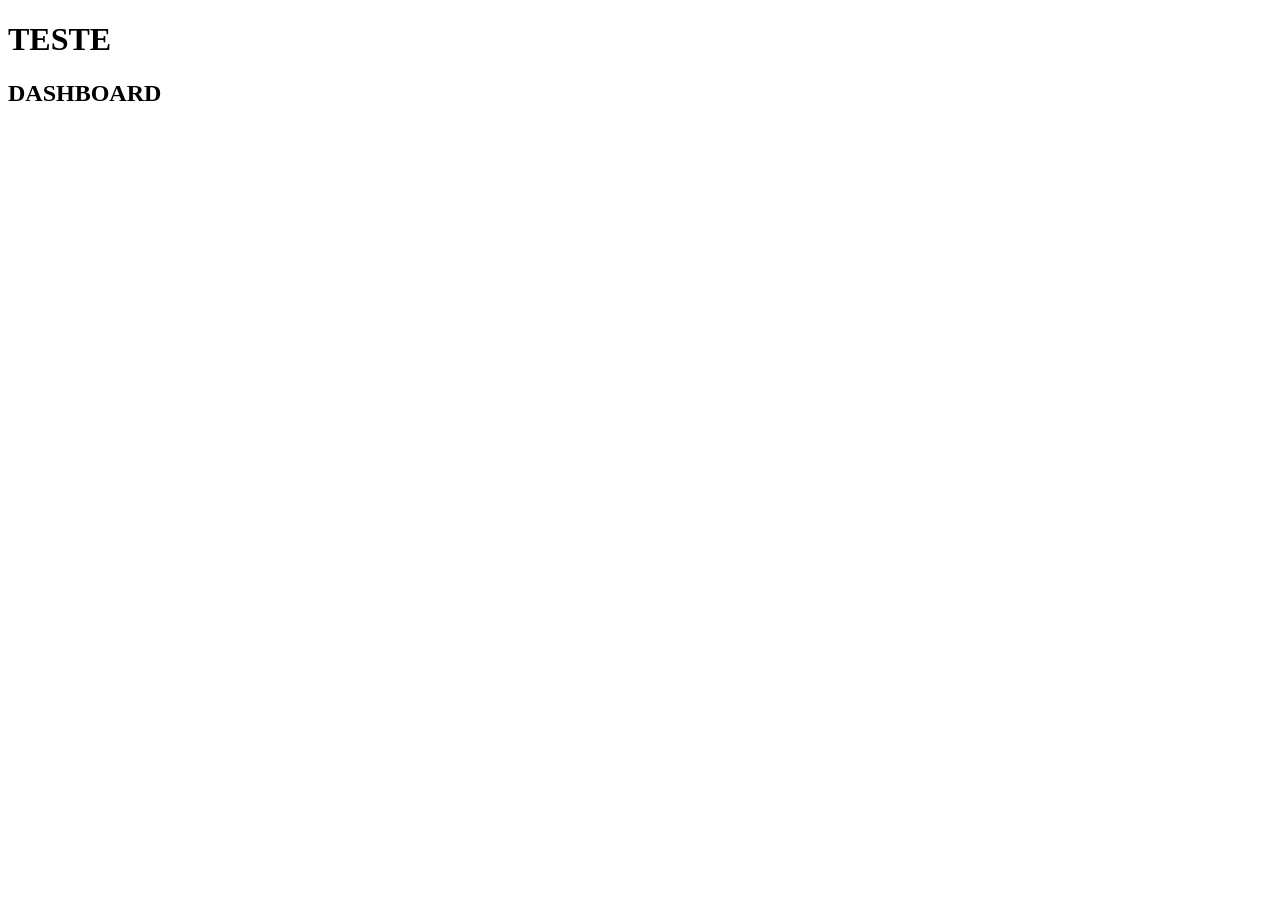
==== index.html @ 770983ba "testando HTML" ====
<!DOCTYPE html>
<html lang="en">
<head>
    <meta charset="UTF-8">
    <meta name="viewport" content="width=device-width, initial-scale=1.0">
    <title>Dashboard</title>
</head>
<body>
    <h1>TESTE</h1>
    <h2>DASHBOARD</h2>
</body>
</html>
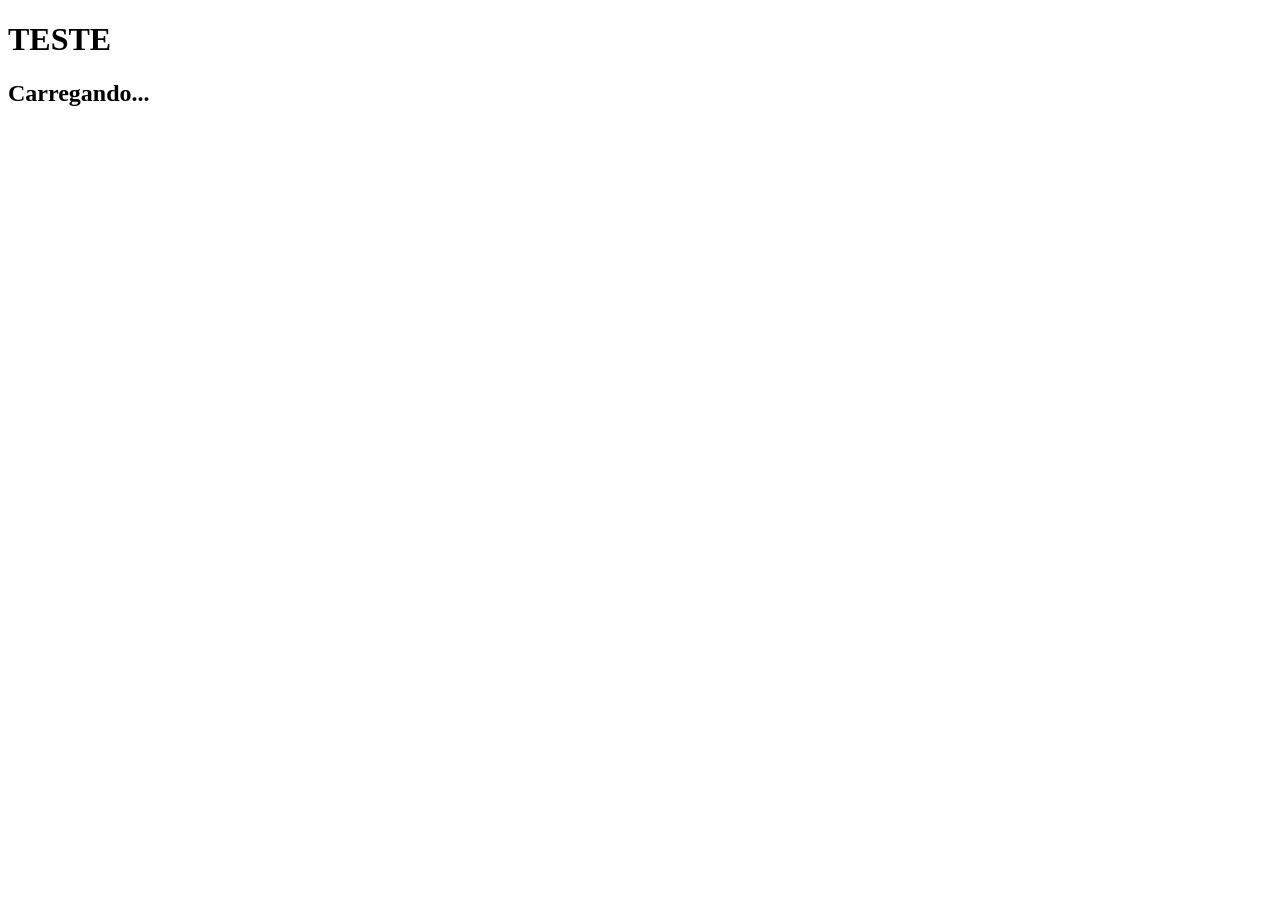
==== commit 06619ef4: "consumindo biblioteca de jogos" ====
--- a/index.html
+++ b/index.html
@@ -7,6 +7,11 @@
 </head>
 <body>
     <h1>TESTE</h1>
-    <h2>DASHBOARD</h2>
+    <h2 class="name" id="name">Carregando...</h2>
+    <section class="games">
+
+    </section>
+
+    <script src="fetch.js"></script>
 </body>
 </html>
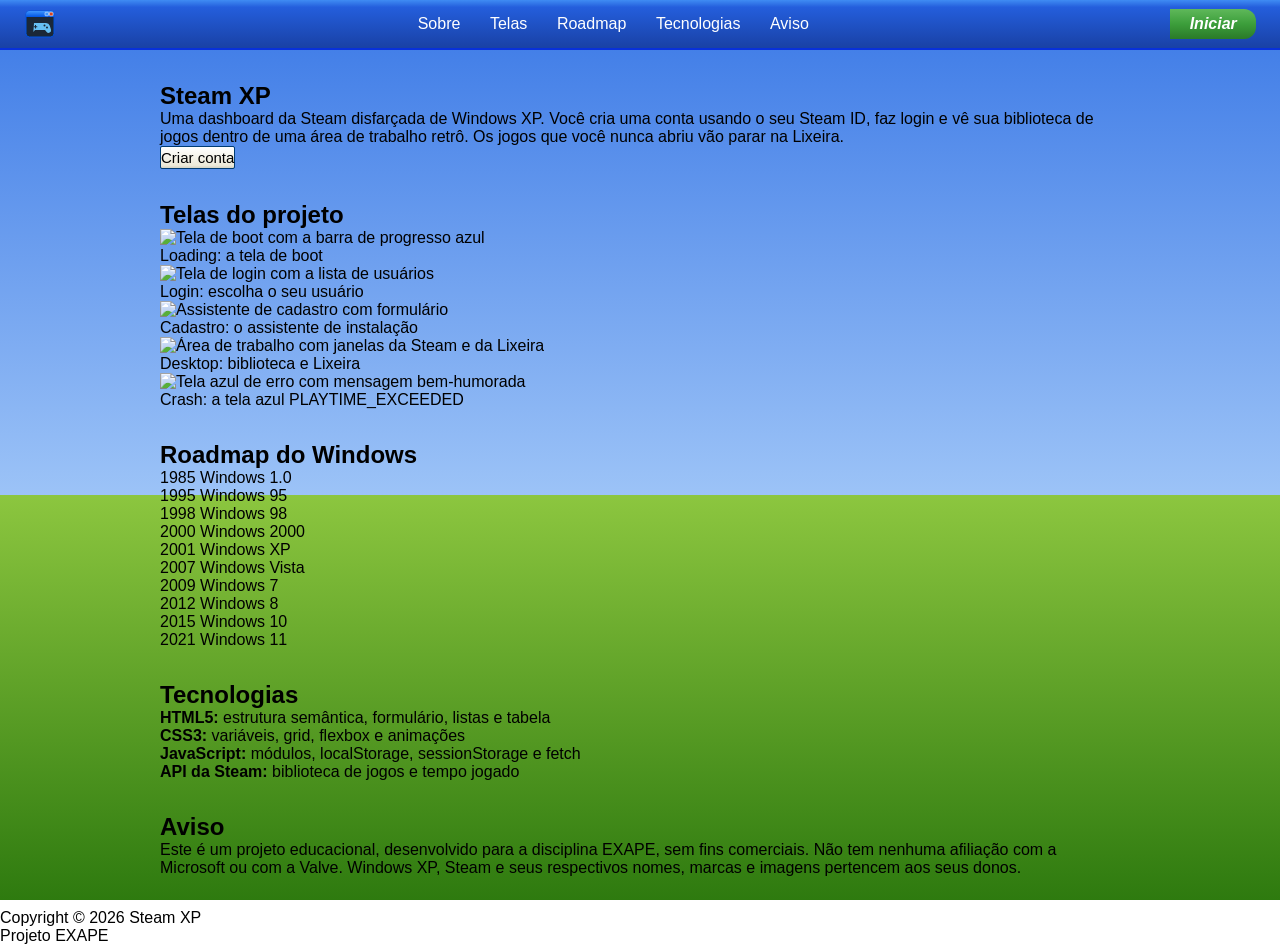
==== commit a46e4f33: "adicionando pagina de apresentacao do projeto e icone steam-xp" ====
--- a/index.html
+++ b/index.html
@@ -1,17 +1,160 @@
 <!DOCTYPE html>
-<html lang="en">
+<html lang="pt-BR">
+
 <head>
     <meta charset="UTF-8">
     <meta name="viewport" content="width=device-width, initial-scale=1.0">
-    <title>Dashboard</title>
+    <title>Projeto XP</title>
+    <link rel="stylesheet" href="css/base.css">
+    <link rel="stylesheet" href="css/tokens.css">
+    <link rel="stylesheet" href="css/components/button.css">
+    <link rel="stylesheet" href="css/pages/index.css">
 </head>
+
 <body>
-    <h1>TESTE</h1>
-    <h2 class="name" id="name">Carregando...</h2>
-    <section class="games">
+    <header>
+        <a href="" class="logo">
+            <img src="public/imgs/icons/steam-xp.svg" alt="">
+        </a>
 
-    </section>
+        <nav>
+            <ul>
+                <a href="">
+                    <li>Sobre</li>
+                </a>
+                <a href="">
+                    <li>Telas</li>
+                </a>
+                <a href="">
+                    <li>Roadmap</li>
+                </a>
+                <a href="">
+                    <li>Tecnologias</li>
+                </a>
+                <a href="">
+                    <li>Aviso</li>
+                </a>
+            </ul>
+        </nav>
 
-    <script src="fetch.js"></script>
+        <a href="loading.html" class="iniciar">Iniciar</a>
+    </header>
+
+    <main class="topo">
+        <section id="sobre">
+            <h1>Steam XP</h1>
+            <p>
+                Uma dashboard da Steam disfarçada de Windows XP. Você cria uma conta usando o seu
+                Steam ID, faz login e vê sua biblioteca de jogos dentro de uma área de trabalho retrô.
+                Os jogos que você nunca abriu vão parar na Lixeira.
+            </p>
+            <a class="btn" href="register.html">Criar conta</a>
+        </section>
+
+
+        <section id="telas">
+            <h2>Telas do projeto</h2>
+
+            <div class="telas">
+                <figure>
+                    <img src="public/imgs/prints/loading.png" alt="Tela de boot com a barra de progresso azul">
+                    <figcaption>Loading: a tela de boot</figcaption>
+                </figure>
+
+                <figure>
+                    <img src="public/imgs/prints/login.png" alt="Tela de login com a lista de usuários">
+                    <figcaption>Login: escolha o seu usuário</figcaption>
+                </figure>
+
+                <figure>
+                    <img src="public/imgs/prints/register.png" alt="Assistente de cadastro com formulário">
+                    <figcaption>Cadastro: o assistente de instalação</figcaption>
+                </figure>
+
+                <figure>
+                    <img src="public/imgs/prints/desktop.png" alt="Área de trabalho com janelas da Steam e da Lixeira">
+                    <figcaption>Desktop: biblioteca e Lixeira</figcaption>
+                </figure>
+
+                <figure>
+                    <img src="public/imgs/prints/crash.png" alt="Tela azul de erro com mensagem bem-humorada">
+                    <figcaption>Crash: a tela azul PLAYTIME_EXCEEDED</figcaption>
+                </figure>
+            </div>
+        </section>
+
+        <section id="roadmap">
+            <h2>Roadmap do Windows</h2>
+
+            <ol class="roadmap">
+                <li>
+                    <time datetime="1985">1985</time>
+                    <span>Windows 1.0</span>
+                </li>
+                <li>
+                    <time datetime="1995">1995</time>
+                    <span>Windows 95</span>
+                </li>
+                <li>
+                    <time datetime="1998">1998</time>
+                    <span>Windows 98</span>
+                </li>
+                <li>
+                    <time datetime="2000">2000</time>
+                    <span>Windows 2000</span>
+                </li>
+                <li class="destaque">
+                    <time datetime="2001">2001</time>
+                    <span>Windows XP</span>
+                </li>
+                <li>
+                    <time datetime="2007">2007</time>
+                    <span>Windows Vista</span>
+                </li>
+                <li>
+                    <time datetime="2009">2009</time>
+                    <span>Windows 7</span>
+                </li>
+                <li>
+                    <time datetime="2012">2012</time>
+                    <span>Windows 8</span>
+                </li>
+                <li>
+                    <time datetime="2015">2015</time>
+                    <span>Windows 10</span>
+                </li>
+                <li>
+                    <time datetime="2021">2021</time>
+                    <span>Windows 11</span>
+                </li>
+            </ol>
+        </section>
+
+        <section id="tecnologias">
+            <h2>Tecnologias</h2>
+
+            <ul>
+                <li><strong>HTML5:</strong> estrutura semântica, formulário, listas e tabela</li>
+                <li><strong>CSS3:</strong> variáveis, grid, flexbox e animações</li>
+                <li><strong>JavaScript:</strong> módulos, localStorage, sessionStorage e fetch</li>
+                <li><strong>API da Steam:</strong> biblioteca de jogos e tempo jogado</li>
+            </ul>
+        </section>
+
+        <section id="aviso">
+            <h2>Aviso</h2>
+            <p>
+                Este é um projeto educacional, desenvolvido para a disciplina EXAPE, sem fins
+                comerciais. Não tem nenhuma afiliação com a Microsoft ou com a Valve.
+                Windows XP, Steam e seus respectivos nomes, marcas e imagens pertencem aos seus donos.
+            </p>
+        </section>
+    </main>
+
+    <footer>
+        <p>Copyright © 2026 Steam XP</p>
+        <p>Projeto EXAPE</p>
+    </footer>
 </body>
+
 </html>
--- a/css/base.css
+++ b/css/base.css
@@ -0,0 +1,19 @@
+* {
+    margin: 0;
+    padding: 0;
+    border: 0;
+    box-sizing: border-box;
+    list-style: none;
+}
+
+.sr-only {
+    position: absolute;
+    width: 1px;
+    height: 1px;
+    overflow: hidden;
+    clip-path: inset(50%);
+}
+
+[hidden] {
+    display: none !important;
+}
--- a/css/tokens.css
+++ b/css/tokens.css
@@ -0,0 +1,53 @@
+:root {
+    --luna: #0054E3;
+    --luna-hi: #3D95FF;
+    --luna-edge: #0831D9;
+    --taskbar: #245EDC;
+    --taskbar-hi: #3F8CF3;
+    --taskbar-lo: #1941A5;
+    --pane: #7BA2E7;
+    --pane-lo: #6375D6;
+    --pane-ink: #215DC6;
+    --face: #ECE9D8;
+    --field-edge: #7F9DB9;
+    --btn-edge: #003C74;
+    --start: #3C9E3B;
+    --start-hi: #5FB85A;
+    --start-lo: #2A7A28;
+    --orange: #F0A24A;
+    --close: #D9431F;
+    --select: #316AC5;
+    --sky: #3A78E6;
+    --sky-lo: #9CC3F7;
+    --grass: #4C9A1E;
+    --grass-hi: #8CC63F;
+    --grass-lo: #2E7A0F;
+    --login-bar: #00309C;
+    --login-field: #5A7EDC;
+
+    --bsod: #0000AA;
+
+    /*steam*/
+    --steam-ink: #171A21;
+    --steam-navy: #1B2838;
+    --steam-slate: #2A475E;
+    --steam-sky: #66C0F4;
+    --steam-mist: #C7D5E0;
+
+    --white: #FFFFFF;
+    --pane-hi: #C6D3F7;
+    --focus-ring: #98B8F5;
+    --login-line: #8FA8E6;
+    --setup-hi: #0B3FC0;
+    --setup-lo: #002A8F;
+    --post: #000000;
+    --post-ink: #AAAAAA;
+    --graph: #5CFF5C;
+    --graph-grid: #1B5E1B;
+    --ok: #3A9A2E;
+    --warn: #F2A900;
+
+    --font-ui: Tahoma, "Noto Sans", sans-serif;
+    --font-title: "Trebuchet MS", "Fira Sans", sans-serif;
+    --font-display: "Franklin Gothic Medium", "Libre Franklin", Arial, sans-serif;
+}
--- a/css/components/button.css
+++ b/css/components/button.css
@@ -0,0 +1,31 @@
+.btn {
+    display: inline-flex;
+    align-items: center;
+    justify-content: center;
+
+    min-width: 75px;
+    height: 23px;
+
+    font: inherit;
+    color: black;
+    font-size: 15px;
+    text-decoration: none;
+    cursor: default;
+
+    border: 1px solid var(--btn-edge);
+    border-radius: 2px;
+    background: linear-gradient(180deg, var(--white), var(--face) 88%, color-mix(in srgb, var(--face) 90%, black));
+}
+
+.btn:hover{
+    box-shadow: inset 0 0 0 2px var(--orange);
+}
+
+.btn:active{
+    background: color-mix(in srgb, var(--face) 90%, black);
+    box-shadow: none;
+}
+
+.btn:disabled{
+    opacity: 0.7;
+}
--- a/css/pages/index.css
+++ b/css/pages/index.css
@@ -0,0 +1,70 @@
+ html {
+     scroll-behavior: smooth;
+ }
+
+ body {
+     display: flex;
+     flex-direction: column;
+     min-height: 100vh;
+     font-family: var(--font-ui);
+     color: black;
+
+     background: linear-gradient(180deg, var(--sky) 0%, var(--sky-lo) 55%, var(--grass-hi) 55%, var(--grass-lo) 100%);
+     background-attachment: fixed;
+ }
+
+ header {
+     position: sticky;
+     top: 0;
+     z-index: 1;
+     display: flex;
+     justify-content: space-between;
+     align-items: center;
+     padding: 0.5rem 1.5rem;
+
+     background: linear-gradient(180deg, var(--taskbar-hi), var(--taskbar) 15%, var(--taskbar-lo));
+     border-bottom: 2px solid var(--luna-edge);
+ }
+
+ .logo img {
+     display: block;
+     height: 2rem;
+ }
+
+ nav ul {
+     display: flex;
+     gap: 0.25rem;
+ }
+
+ nav a {
+     padding: 0.4rem 0.8rem;
+     border-radius: 3px;
+     color: var(--white);
+     text-decoration: none;
+ }
+
+ nav a:hover {
+     background: color-mix(in srgb, var(--white) 25%, transparent);
+ }
+
+ .iniciar {
+     padding: 0.4rem 1.2rem;
+     border-radius: 0 12px 12px 0;
+     background: linear-gradient(180deg, var(--start-hi), var(--start) 50%, var(--start-lo));
+     color: var(--white);
+     font: italic 700 1rem var(--font-title);
+     text-decoration: none;
+ }
+
+ .iniciar:hover {
+     filter: brightness(1.1);
+ }
+
+ main {
+    display: flex;
+    flex-direction: column;
+    flex: 1;
+    gap: 2rem;
+    width: min(60rem, 100% - 2rem);
+    margin: 2rem auto;
+ }
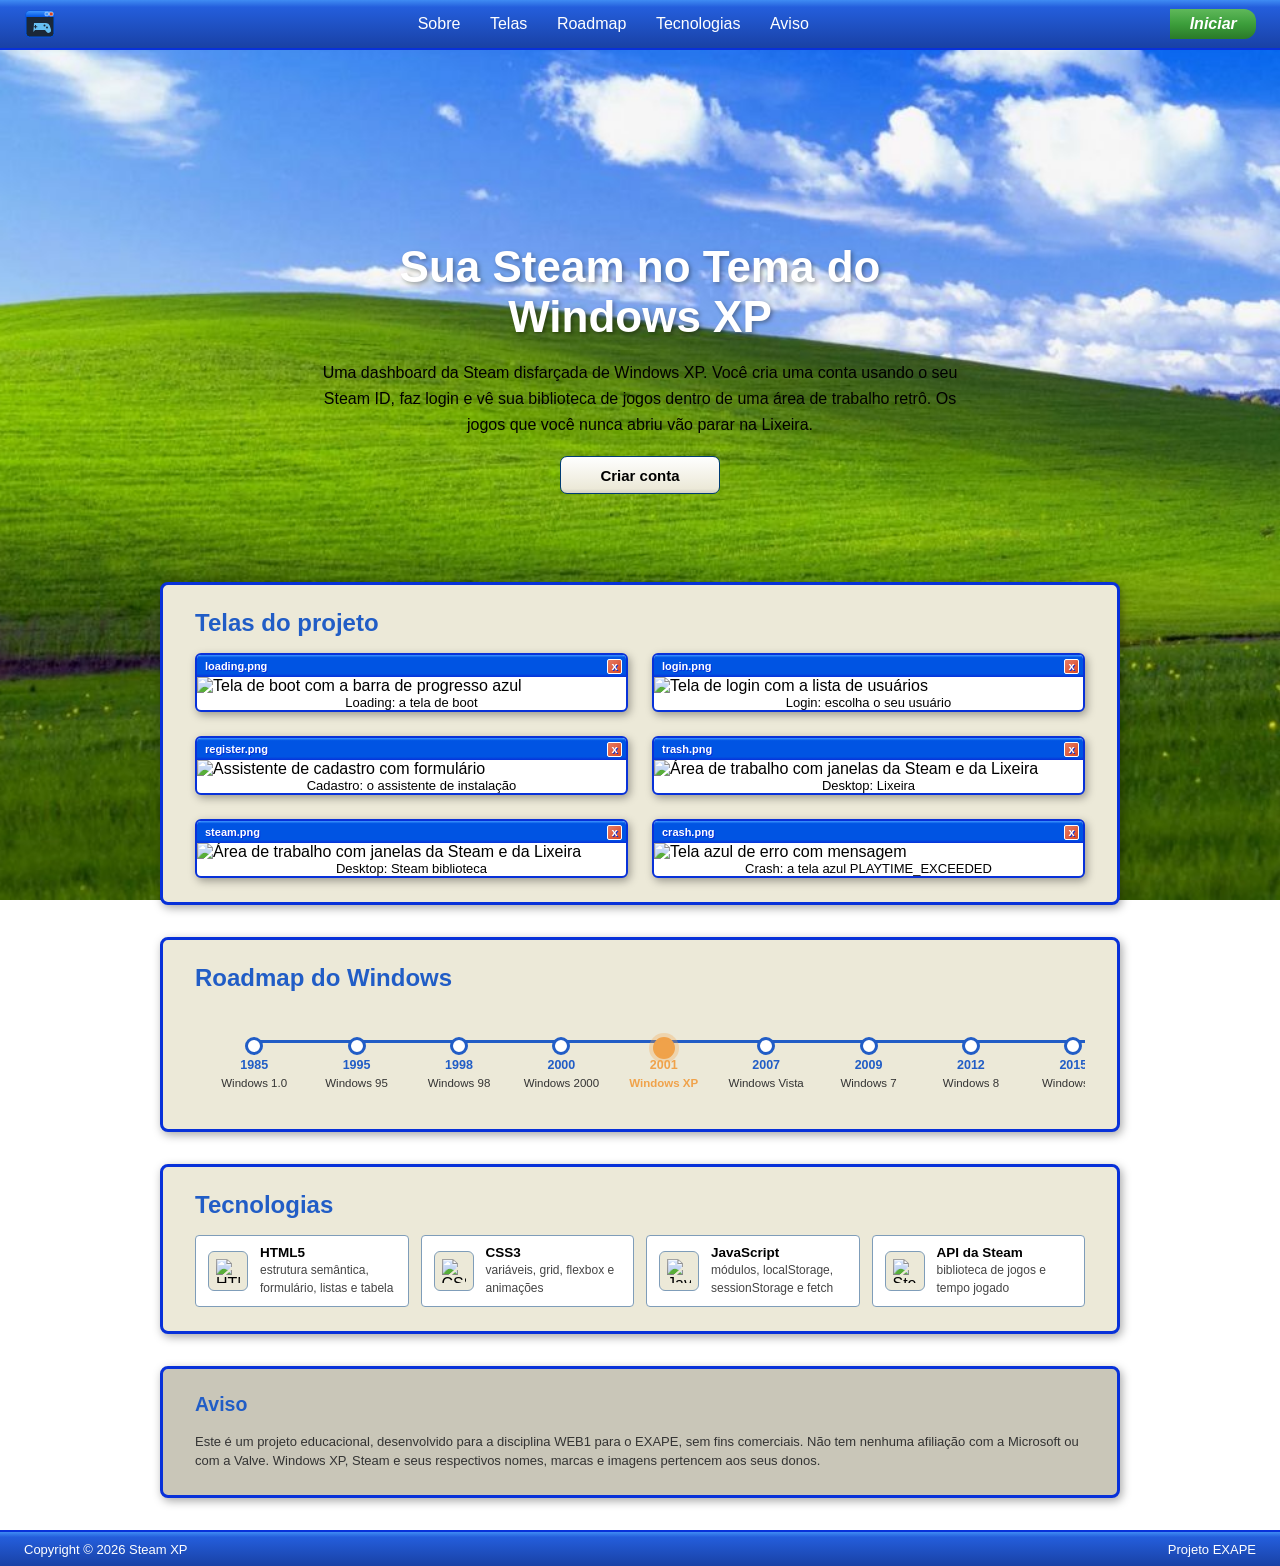
==== commit 0606072d: "refactor: reformula pagina inicial - corrige nav com href vazio e <a> envolvendo <li> (HTML invalido" ====
--- a/index.html
+++ b/index.html
@@ -5,35 +5,27 @@
     <meta charset="UTF-8">
     <meta name="viewport" content="width=device-width, initial-scale=1.0">
     <title>Projeto XP</title>
+    <link rel="icon" type="image/svg+xml" href="public/imgs/icons/steam-xp.svg">
     <link rel="stylesheet" href="css/base.css">
     <link rel="stylesheet" href="css/tokens.css">
     <link rel="stylesheet" href="css/components/button.css">
+    <link rel="stylesheet" href="css/components/window.css">
     <link rel="stylesheet" href="css/pages/index.css">
 </head>
 
 <body>
     <header>
-        <a href="" class="logo">
+        <a href="#sobre" class="logo">
             <img src="public/imgs/icons/steam-xp.svg" alt="">
         </a>
 
         <nav>
             <ul>
-                <a href="">
-                    <li>Sobre</li>
-                </a>
-                <a href="">
-                    <li>Telas</li>
-                </a>
-                <a href="">
-                    <li>Roadmap</li>
-                </a>
-                <a href="">
-                    <li>Tecnologias</li>
-                </a>
-                <a href="">
-                    <li>Aviso</li>
-                </a>
+                <li><a href="#sobre">Sobre</a></li>
+                <li><a href="#telas">Telas</a></li>
+                <li><a href="#roadmap">Roadmap</a></li>
+                <li><a href="#tecnologias">Tecnologias</a></li>
+                <li><a href="#aviso">Aviso</a></li>
             </ul>
         </nav>
 
@@ -42,13 +34,13 @@
 
     <main class="topo">
         <section id="sobre">
-            <h1>Steam XP</h1>
+            <h1>Sua Steam no Tema do Windows XP</h1>
             <p>
                 Uma dashboard da Steam disfarçada de Windows XP. Você cria uma conta usando o seu
                 Steam ID, faz login e vê sua biblioteca de jogos dentro de uma área de trabalho retrô.
                 Os jogos que você nunca abriu vão parar na Lixeira.
             </p>
-            <a class="btn" href="register.html">Criar conta</a>
+            <a class="btn btn-hero" href="register.html">Criar conta</a>
         </section>
 
 
@@ -56,28 +48,59 @@
             <h2>Telas do projeto</h2>
 
             <div class="telas">
-                <figure>
+                <figure class="tela">
+                    <div class="tela__bar">
+                        <span>loading.png</span>
+                        <span class="tela__close" aria-hidden="true">x</span>
+                    </div>
                     <img src="public/imgs/prints/loading.png" alt="Tela de boot com a barra de progresso azul">
                     <figcaption>Loading: a tela de boot</figcaption>
                 </figure>
 
-                <figure>
+                <figure class="tela">
+                    <div class="tela__bar">
+                        <span>login.png</span>
+                        <span class="tela__close" aria-hidden="true">x</span>
+                    </div>
                     <img src="public/imgs/prints/login.png" alt="Tela de login com a lista de usuários">
                     <figcaption>Login: escolha o seu usuário</figcaption>
                 </figure>
 
-                <figure>
+                <figure class="tela">
+                    <div class="tela__bar">
+                        <span>register.png</span>
+                        <span class="tela__close" aria-hidden="true">x</span>
+                    </div>
                     <img src="public/imgs/prints/register.png" alt="Assistente de cadastro com formulário">
                     <figcaption>Cadastro: o assistente de instalação</figcaption>
                 </figure>
 
-                <figure>
-                    <img src="public/imgs/prints/desktop.png" alt="Área de trabalho com janelas da Steam e da Lixeira">
-                    <figcaption>Desktop: biblioteca e Lixeira</figcaption>
-                </figure>
-
-                <figure>
-                    <img src="public/imgs/prints/crash.png" alt="Tela azul de erro com mensagem bem-humorada">
+                <figure class="tela">
+                    <div class="tela__bar">
+                        <span>trash.png</span>
+                        <span class="tela__close" aria-hidden="true">x</span>
+                    </div>
+                    <img src="public/imgs/prints/desktop-1.png"
+                        alt="Área de trabalho com janelas da Steam e da Lixeira">
+                    <figcaption>Desktop: Lixeira</figcaption>
+                </figure>
+
+                <figure class="tela">
+                    <div class="tela__bar">
+                        <span>steam.png</span>
+                        <span class="tela__close" aria-hidden="true">x</span>
+                    </div>
+                    <img src="public/imgs/prints/desktop-2.png"
+                        alt="Área de trabalho com janelas da Steam e da Lixeira">
+                    <figcaption>Desktop: Steam biblioteca</figcaption>
+                </figure>
+
+                <figure class="tela">
+                    <div class="tela__bar">
+                        <span>crash.png</span>
+                        <span class="tela__close" aria-hidden="true">x</span>
+                    </div>
+                    <img src="public/imgs/prints/crash.png" alt="Tela azul de erro com mensagem">
                     <figcaption>Crash: a tela azul PLAYTIME_EXCEEDED</figcaption>
                 </figure>
             </div>
@@ -134,17 +157,38 @@
             <h2>Tecnologias</h2>
 
             <ul>
-                <li><strong>HTML5:</strong> estrutura semântica, formulário, listas e tabela</li>
-                <li><strong>CSS3:</strong> variáveis, grid, flexbox e animações</li>
-                <li><strong>JavaScript:</strong> módulos, localStorage, sessionStorage e fetch</li>
-                <li><strong>API da Steam:</strong> biblioteca de jogos e tempo jogado</li>
+                <li>
+                    <span class="tech-badge tech-badge">
+                        <img src="https://cdn.simpleicons.org/html5" alt="HTML5">
+                    </span>
+                    <span><strong>HTML5</strong><small> estrutura semântica, formulário, listas e tabela</small></span>
+                </li>
+                <li>
+                    <span class="tech-badge tech-badge">
+                        <img src="https://cdn.simpleicons.org/css" alt="CSS3">
+                    </span>
+                    <span><strong>CSS3</strong><small> variáveis, grid, flexbox e animações</small></span>
+                </li>
+                <li>
+                    <span class="tech-badge tech-badge">
+                        <img src="https://cdn.simpleicons.org/javascript/332b00" alt="JavaScript">
+                    </span>
+                    <span><strong>JavaScript</strong><small> módulos, localStorage, sessionStorage e fetch</small></span>
+                </li>
+                <li>
+                    <span class="tech-badge tech-badge">
+                        <img src="https://cdn.simpleicons.org/steam" alt="Steam API">
+                    </span>
+                    <span><strong>API da Steam</strong><small> biblioteca de jogos e tempo jogado</small></span>
+                </li>
             </ul>
+
         </section>
 
         <section id="aviso">
             <h2>Aviso</h2>
             <p>
-                Este é um projeto educacional, desenvolvido para a disciplina EXAPE, sem fins
+                Este é um projeto educacional, desenvolvido para a disciplina WEB1 para o EXAPE, sem fins
                 comerciais. Não tem nenhuma afiliação com a Microsoft ou com a Valve.
                 Windows XP, Steam e seus respectivos nomes, marcas e imagens pertencem aos seus donos.
             </p>
--- a/css/components/window.css
+++ b/css/components/window.css
@@ -0,0 +1,149 @@
+.window {
+    margin: 0;
+    left: 8rem;
+    top: 2rem;
+    width: min(46rem, 90%);
+    height: min(32rem, 80%);
+    padding: 0;
+
+    background: var(--face);
+    color: black;
+    border: 3px solid var(--luna-edge);
+    border-top: 0;
+    border-radius: 8px 8px 0 0;
+    box-shadow: 2px 3px 10px rgb(0 0 0 / 0.45);
+}
+
+.window[open] {
+    display: flex;
+    flex-direction: column;
+}
+
+.window__bar {
+    display: flex;
+    flex: none;
+    align-items: center;
+    justify-content: space-between;
+    height: 28px;
+    padding: 0 4px 0 8px;
+
+    color: var(--white);
+    font: 700 13px "Trebuchet MS", Tahoma, sans-serif;
+    text-shadow: 1px 1px var(--luna-edge);
+
+    border-radius: 8px 8px 0 0;
+    background: linear-gradient(180deg, var(--luna-hi), var(--luna) 12%, var(--luna) 85%, var(--luna-edge));
+}
+
+.window__bar h2 {
+    font: inherit;
+}
+
+.window__close {
+    width: 21px;
+    height: 21px;
+
+    color: var(--white);
+    font: 700 14px/1 Tahoma, sans-serif;
+    cursor: pointer;
+
+    border: 1px solid var(--white);
+    border-radius: 3px;
+    background: linear-gradient(135deg, color-mix(in srgb, var(--close) 70%, white), var(--close));
+}
+
+.window__body {
+    flex: 1;
+    min-height: 0;
+    overflow: auto;
+    background: var(--white);
+}
+
+.window--steam .window__body {
+    background: var(--steam-navy);
+    color: var(--steam-mist);
+}
+
+.window--explorer .window__body{
+    display: flex;
+    overflow: hidden;
+}
+
+.window__list {
+    flex: 1;
+    min-height: 0;
+    overflow: auto;
+}
+
+.window__status {
+    display: flex;
+    flex: none;
+    gap: 1rem;
+    padding: 3px 8px;
+    border-top: 1px solid var(--field-edge);
+    background: var(--face); 
+}
+
+.pane {
+    flex: 0 0 11rem;
+    padding: 0.75rem 0.5rem;
+    background: linear-gradient(180deg, var(--pane), var(--pane-lo));
+}
+
+.pane h3 {
+    padding: 4px 8px;
+    color: var(--pane-ink);
+    font-size: 12px;
+    border-radius: 5px 5px 0 0;
+    background: linear-gradient(90deg, var(--white), var(--pane-hi));
+}
+
+.pane ul {
+    display: flex;
+    flex-direction: column;
+    gap: 6px;
+    padding: 8px;
+    background: color-mix(in srgb, var(--pane-hi) 70%, var(--pane));
+}
+
+.pane button {
+    background: none;
+    color: var(--pane-ink);
+    font: inherit;
+    text-align: left;
+    cursor: pointer;
+}
+
+.pane button:hover { text-decoration: underline; }
+
+
+.window table {
+    width: 100%;
+    border-collapse: collapse;
+}
+
+.window th{
+    padding: 3px 8px;
+    text-align: left;
+    font-weight: 400;
+    border-bottom: 1px solid var(--field-edge);
+    background: linear-gradient(180deg, var(--white), var(--face));
+}
+
+.window td {
+    padding: 3px 8px;
+}
+
+.window tbody tr:hover{
+    background: var(--select);
+    color: var(--white);
+}
+
+@media (max-width: 640px) {
+    .window {
+        left: 2vw;
+        top: 1.25rem;
+        width: 96vw;
+        height: min(30rem, 78vh);
+    }
+}
--- a/css/pages/index.css
+++ b/css/pages/index.css
@@ -9,7 +9,7 @@
      font-family: var(--font-ui);
      color: black;
 
-     background: linear-gradient(180deg, var(--sky) 0%, var(--sky-lo) 55%, var(--grass-hi) 55%, var(--grass-lo) 100%);
+     background: url("../../public/imgs/background-wallpaper.png") center / cover no-repeat;
      background-attachment: fixed;
  }
 
@@ -61,10 +61,280 @@
  }
 
  main {
-    display: flex;
-    flex-direction: column;
-    flex: 1;
-    gap: 2rem;
-    width: min(60rem, 100% - 2rem);
-    margin: 2rem auto;
+     display: flex;
+     flex-direction: column;
+     flex: 1;
+     gap: 2rem;
+     width: min(60rem, 100% - 2rem);
+     margin: 2rem auto;
+ }
+
+ main section {
+     padding: 1.5rem 2rem;
+     background: var(--face);
+     border: 3px solid var(--luna-edge);
+     border-radius: 8px;
+     box-shadow: 2px 3px 10px rgb(0 0 0 / 0.35);
+ }
+
+
+ main h2 {
+     margin-bottom: 1rem;
+     color: var(--pane-ink);
+     font-family: var(--font-title);
+ }
+
+ #sobre {
+     max-width: 56rem;
+     margin-inline: auto;
+     display: flex;
+     flex-direction: column;
+     align-items: center;
+     gap: 1.1rem;
+     padding: 10rem 2rem 3.5rem;
+     text-align: center;
+     background: none;
+     border: none;
+     box-shadow: none;
+ }
+
+ #sobre h1 {
+     font: 700 clamp(2rem, 5vw, 2.75rem) var(--font-display);
+     color: var(--white);
+     max-width: 32rem;
+     text-shadow: 2px 2px 4px rgb(0 0 0 / 0.35);
+ }
+
+ #sobre p {
+     max-width: 40rem;
+     line-height: 1.65;
+ }
+
+ .btn-hero {
+     min-width: 160px;
+     height: 38px;
+     padding: 0 1.5rem;
+     font: 700 15px var(--font-ui);
+     border-radius: 7px;
+ }
+
+ .telas {
+     display: grid;
+     grid-template-columns: repeat(auto-fit, minmax(18rem, 1fr));
+     gap: 1.5rem;
+ }
+
+ .tela {
+     overflow: hidden;
+     background: var(--white);
+     border: 2px solid var(--luna-edge);
+     border-radius: 6px;
+     box-shadow: 2px 3px 8px rgb(0 0 0 / 0.35);
+ }
+
+ .tela__bar {
+     display: flex;
+     align-items: center;
+     justify-content: space-between;
+     height: 22px;
+     padding: 0 4px 0 8px;
+     color: var(--white);
+     font: 700 11px var(--font-title);
+     text-shadow: 1px 1px var(--luna-edge);
+
+     background: linear-gradient(180deg, var(--luna-hi), var(--luna) 12%, var(--luna) 85%, var(--luna-edge));
+ }
+
+ .tela__close {
+     display: flex;
+     align-items: center;
+     justify-content: center;
+     width: 15px;
+     height: 15px;
+     font-size: 11px;
+     line-height: 1;
+     border: 1px solid var(--white);
+     border-radius: 2px;
+     background: linear-gradient(135deg, color-mix(in srgb, var(--close) 70%, white), var(--close));
+ }
+
+ .telas img {
+     display: block;
+     width: 100%;
+ }
+
+ .telas figcaption {
+     margin-top: 6px 8px;
+     font-size: 13px;
+     text-align: center;
+ }
+
+ .roadmap {
+     display: flex;
+     overflow-x: auto;
+     padding: 1.6rem 0.5rem 1rem;
+     scrollbar-width: thin;
+     scrollbar-color: var(--pane-ink) var(--face);
+ }
+
+ .roadmap::-webkit-scrollbar {
+     height: 8px;
+ }
+
+ .roadmap::-webkit-scrollbar-track {
+     background: color-mix(in srgb, var(--face) 82%, black);
+     border-radius: 4px;
+ }
+
+ .roadmap::-webkit-scrollbar-thumb {
+     background: var(--pane-ink);
+     border-radius: 4px;
+ }
+
+ .roadmap li {
+     flex: none;
+     width: 6.4rem;
+     position: relative;
+     display: flex;
+     flex-direction: column;
+     align-items: center;
+     gap: 0.3rem;
+     padding-top: 1.5rem;
+ }
+
+ .roadmap li::before {
+     content: "";
+     position: absolute;
+     top: 0.4rem;
+     left: 0;
+     width: 100%;
+     height: 3px;
+     background: var(--pane-ink);
+ }
+
+ .roadmap li:first-child::before {
+     left: 50%;
+     width: 50%;
+ }
+
+ .roadmap li:last-child::before {
+     width: 50%;
+ }
+
+ .roadmap li::after {
+     content: "";
+     position: absolute;
+     top: 0.18rem;
+     left: 50%;
+     translate: -50% 0;
+     width: 12px;
+     height: 12px;
+     border-radius: 50%;
+     background: var(--white);
+     border: 3px solid var(--pane-ink);
+ }
+
+ .roadmap span {
+     font-size: 11.5px;
+     text-align: center;
+     color: #333;
+ }
+
+ .roadmap time {
+     font-weight: 700;
+     color: var(--pane-ink);
+     font-size: 12.5px;
+ }
+
+ .roadmap .destaque::after {
+     width: 16px;
+     height: 16px;
+     background: var(--orange);
+     border-color: var(--orange);
+     box-shadow: 0 0 0 4px color-mix(in srgb, var(--orange) 30%, transparent);
+ }
+
+ .roadmap .destaque time,
+ .roadmap .destaque span {
+     color: var(--orange);
+     font-weight: 700;
+ }
+
+ #tecnologias ul {
+     display: grid;
+     grid-template-columns: repeat(auto-fit, minmax(13rem, 1fr));
+     gap: 0.75rem;
+ }
+
+ #tecnologias li {
+     display: flex;
+     align-items: center;
+     gap: 0.75rem;
+     padding: 0.6rem 0.75rem;
+     background: var(--white);
+     border: 1px solid var(--field-edge);
+     border-radius: 4px;
+ }
+
+ .tech-badge {
+     flex: none;
+     width: 40px;
+     height: 40px;
+     border-radius: 6px;
+     display: flex;
+     align-items: center;
+     justify-content: center;
+     background: var(--face);
+     border: 1px solid var(--field-edge);
+ }
+
+ .tech-badge img {
+     width: 24px;
+     height: 24px;
+ }
+
+ #tecnologias strong {
+     display: block;
+     font-size: 13.5px;
+ }
+
+ #tecnologias small {
+     color: #444;
+     font-size: 12px;
+ }
+
+ #aviso {
+     background: color-mix(in srgb, var(--face) 85%, black);
+     color: #333;
+     font-size: 13px;
+ }
+
+ #aviso p {
+     line-height: 1.5;
+ }
+
+ footer {
+     display: flex;
+     justify-content: space-between;
+     padding: 0.6rem 1.5rem;
+     background: linear-gradient(180deg, var(--taskbar-hi), var(--taskbar) 15%, var(--taskbar-lo));
+     color: var(--white);
+     font-size: 13px;
+     border-top: 2px solid var(--luna-edge);
+ }
+
+ @media (max-width: 640px) {
+     header {
+         flex-wrap: wrap;
+         row-gap: 0.5rem;
+     }
+
+     nav ul {
+         flex-wrap: wrap;
+         justify-content: center;
+     }
+
+     #sobre {
+         padding: 3rem 1.25rem 2.5rem;
+     }
  }
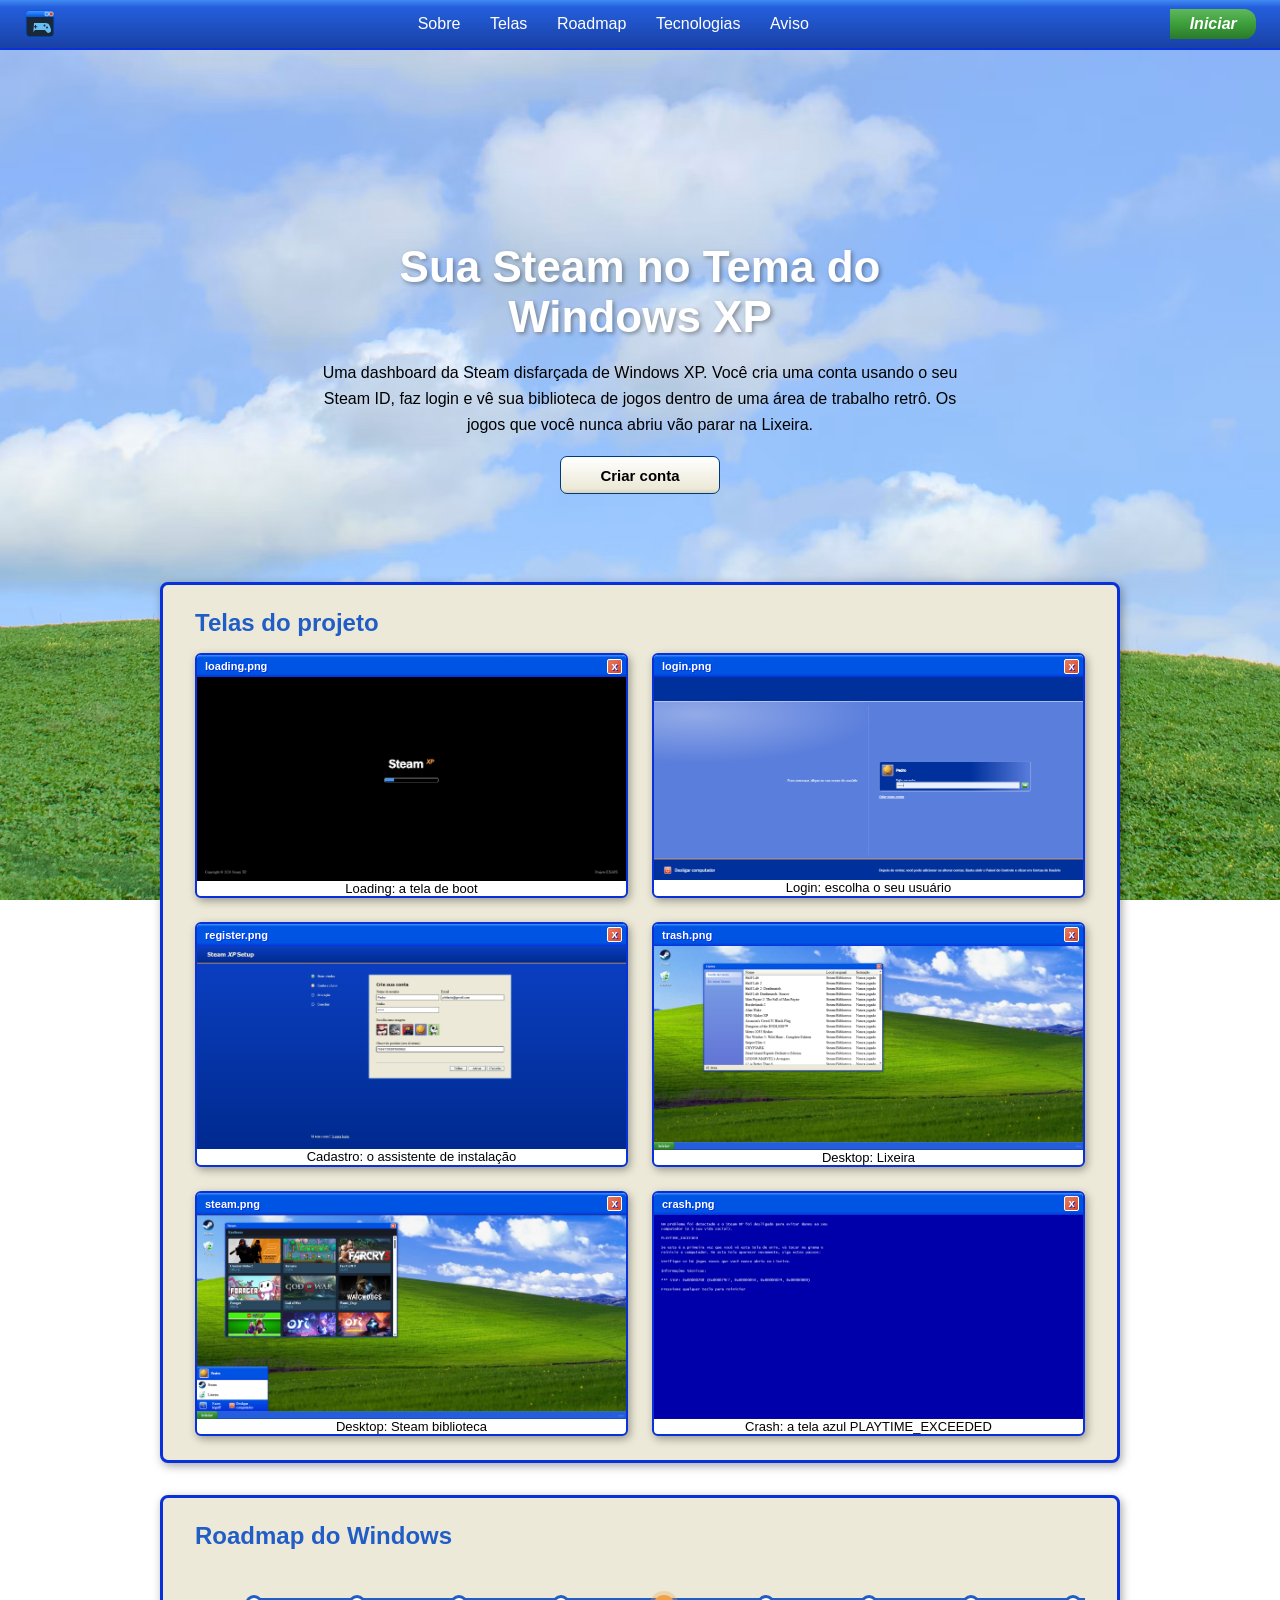
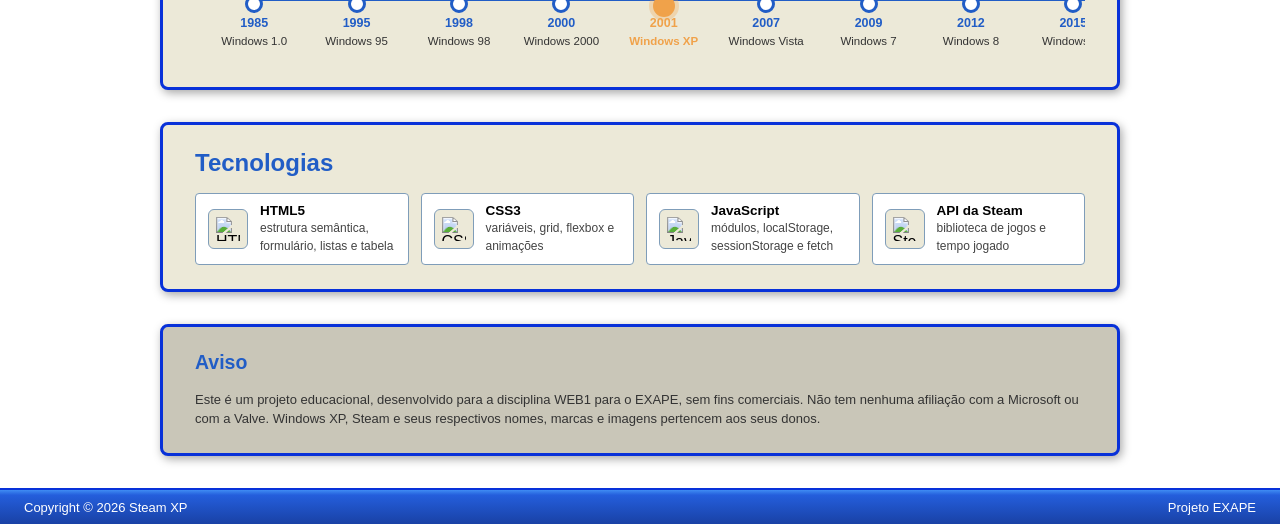
==== commit b01e91e2: "docs: adiciona comentarios explicativos em HTML, CSS e JS" ====
--- a/index.html
+++ b/index.html
@@ -14,6 +14,7 @@
 </head>
 
 <body>
+    <!--Cabecalho - menu com as secoes da pagina-->
     <header>
         <a href="#sobre" class="logo">
             <img src="public/imgs/icons/steam-xp.svg" alt="">
@@ -32,7 +33,9 @@
         <a href="loading.html" class="iniciar">Iniciar</a>
     </header>
 
+    <!--Pagina inicial-->
     <main class="topo">
+        <!--Secao de abertura - titulo, resumo do projeto e CTA para cadastro-->
         <section id="sobre">
             <h1>Sua Steam no Tema do Windows XP</h1>
             <p>
@@ -44,6 +47,7 @@
         </section>
 
 
+        <!--Galeria de prints - cada figure simula uma janela do XP com barra de titulo falsa-->
         <section id="telas">
             <h2>Telas do projeto</h2>
 
@@ -106,6 +110,7 @@
             </div>
         </section>
 
+        <!--Linha do tempo do Windows - <time> com datetime pra semantica de data, destaque no XP-->
         <section id="roadmap">
             <h2>Roadmap do Windows</h2>
 
@@ -153,6 +158,7 @@
             </ol>
         </section>
 
+        <!--Lista de tecnologias usadas, com icones vindos do CDN simpleicons-->
         <section id="tecnologias">
             <h2>Tecnologias</h2>
 
@@ -185,6 +191,7 @@
 
         </section>
 
+        <!--Aviso legal - deixa claro que e projeto academico, sem vinculo com Microsoft/Valve-->
         <section id="aviso">
             <h2>Aviso</h2>
             <p>
--- a/css/base.css
+++ b/css/base.css
@@ -1,3 +1,4 @@
+/* Reset global: zera espacamento/borda padrao do navegador e tira bullet de listas. */
 * {
     margin: 0;
     padding: 0;
@@ -6,6 +7,7 @@
     list-style: none;
 }
 
+/* Esconde visualmente mas mantem acessivel pra leitor de tela, texto so pra acessibilidade. */
 .sr-only {
     position: absolute;
     width: 1px;
@@ -14,6 +16,7 @@
     clip-path: inset(50%);
 }
 
+/* Garante que [hidden] funcione mesmo em elementos com display: flex/grid nas classes CSS. */
 [hidden] {
     display: none !important;
 }
--- a/css/tokens.css
+++ b/css/tokens.css
@@ -1,4 +1,6 @@
+/* Design tokens: cores/fontes reutilizadas em todo o projeto, imitam a paleta padrao do Windows XP (tema Luna). */
 :root {
+    /* tema Luna (janelas, taskbar, botoes) */
     --luna: #0054E3;
     --luna-hi: #3D95FF;
     --luna-edge: #0831D9;
@@ -25,15 +27,16 @@
     --login-bar: #00309C;
     --login-field: #5A7EDC;
 
-    --bsod: #0000AA;
+    --bsod: #0000AA; /* azul da tela de crash */
 
-    /*steam*/
+    /* tema Steam (janela da biblioteca) */
     --steam-ink: #171A21;
     --steam-navy: #1B2838;
     --steam-slate: #2A475E;
     --steam-sky: #66C0F4;
     --steam-mist: #C7D5E0;
 
+    /* cores soltas usadas em pontos especificos (login, grafico, status) */
     --white: #FFFFFF;
     --pane-hi: #C6D3F7;
     --focus-ring: #98B8F5;
@@ -47,6 +50,7 @@
     --ok: #3A9A2E;
     --warn: #F2A900;
 
+    /* fontes com 2 opcao pra quando o SO nao tem as originais do XP instaladas */
     --font-ui: Tahoma, "Noto Sans", sans-serif;
     --font-title: "Trebuchet MS", "Fira Sans", sans-serif;
     --font-display: "Franklin Gothic Medium", "Libre Franklin", Arial, sans-serif;
--- a/css/components/button.css
+++ b/css/components/button.css
@@ -1,3 +1,4 @@
+/* Botao estilo XP: usado tanto em <button> quanto <a>, por isso cursor: default e text-decoration: none. */
 .btn {
     display: inline-flex;
     align-items: center;
@@ -14,13 +15,16 @@
 
     border: 1px solid var(--btn-edge);
     border-radius: 2px;
+    /* gradiente claro-pra-escuro simula relevo do botao classico do Windows */
     background: linear-gradient(180deg, var(--white), var(--face) 88%, color-mix(in srgb, var(--face) 90%, black));
 }
 
+/* Contorno laranja no hover, igual foco visivel do XP */
 .btn:hover{
     box-shadow: inset 0 0 0 2px var(--orange);
 }
 
+/* Fundo mais escuro simula botao "afundando" ao clicar */
 .btn:active{
     background: color-mix(in srgb, var(--face) 90%, black);
     box-shadow: none;
--- a/css/components/window.css
+++ b/css/components/window.css
@@ -1,3 +1,4 @@
+/* Janela estilo XP baseada em <dialog>. [open] = atributo nativo do dialog quando aberto via .show(). */
 .window {
     margin: 0;
     left: 8rem;
@@ -14,11 +15,13 @@
     box-shadow: 2px 3px 10px rgb(0 0 0 / 0.45);
 }
 
+/* dialog fechado ja fica display:none por padrao, so precisa virar flex quando aberto */
 .window[open] {
     display: flex;
     flex-direction: column;
 }
 
+/* Barra de titulo azul gradiente, igual XP */
 .window__bar {
     display: flex;
     flex: none;
@@ -59,11 +62,13 @@
     background: var(--white);
 }
 
+/* Variante escura pra janela da biblioteca Steam */
 .window--steam .window__body {
     background: var(--steam-navy);
     color: var(--steam-mist);
 }
 
+/* Variante com layout de explorador de arquivos (sidebar + lista lado a lado) */
 .window--explorer .window__body{
     display: flex;
     overflow: hidden;
@@ -84,6 +89,7 @@
     background: var(--face); 
 }
 
+/* Barra lateral azul do explorer (menu "Tarefas do sistema" etc) */
 .pane {
     flex: 0 0 11rem;
     padding: 0.75rem 0.5rem;
@@ -117,6 +123,7 @@
 .pane button:hover { text-decoration: underline; }
 
 
+/* Tabela usada na Lixeira , linha destaca ao passar mouse */
 .window table {
     width: 100%;
     border-collapse: collapse;
@@ -139,6 +146,7 @@
     color: var(--white);
 }
 
+/* Telas pequenas, janela ocupa quase tudo em vez de tamanho fixo */
 @media (max-width: 640px) {
     .window {
         left: 2vw;
--- a/css/pages/index.css
+++ b/css/pages/index.css
@@ -13,6 +13,7 @@
      background-attachment: fixed;
  }
 
+ /* Cabecalho fixo no topo ao rolar a pagina */
  header {
      position: sticky;
      top: 0;
@@ -84,6 +85,7 @@
      font-family: var(--font-title);
  }
 
+ /* Secao hero: sobrescreve o card padrao de main section (sem borda/fundo) */
  #sobre {
      max-width: 56rem;
      margin-inline: auto;
@@ -118,12 +120,14 @@
      border-radius: 7px;
  }
 
+ /* Galeria de prints: grid responsivo, quantas colunas de 18rem couberem */
  .telas {
      display: grid;
      grid-template-columns: repeat(auto-fit, minmax(18rem, 1fr));
      gap: 1.5rem;
  }
 
+ /* Cada print vira uma "janelinha" falsa, com barra de titulo (.tela__bar) e botao fechar */
  .tela {
      overflow: hidden;
      background: var(--white);
@@ -169,6 +173,7 @@
      text-align: center;
  }
 
+ /* Linha do tempo com scroll horizontal proprio (nao rola a pagina toda) */
  .roadmap {
      display: flex;
      overflow-x: auto;
@@ -202,6 +207,7 @@
      padding-top: 1.5rem;
  }
 
+ /* Linha horizontal atras de cada item, conectando um marco ao outro */
  .roadmap li::before {
      content: "";
      position: absolute;
@@ -212,6 +218,7 @@
      background: var(--pane-ink);
  }
 
+ /* Primeiro e ultimo item tem so metade da linha, pra nao sobrar linha solta nas pontas */
  .roadmap li:first-child::before {
      left: 50%;
      width: 50%;
@@ -221,6 +228,7 @@
      width: 50%;
  }
 
+ /* Bolinha (marco) desenhada por cima da linha */
  .roadmap li::after {
      content: "";
      position: absolute;
@@ -246,6 +254,7 @@
      font-size: 12.5px;
  }
 
+ /* .destaque = classe no Windows XP no HTML, marca ele como marco de destaque na timeline */
  .roadmap .destaque::after {
      width: 16px;
      height: 16px;
@@ -303,6 +312,7 @@
      font-size: 12px;
  }
 
+ /* Secao de aviso legal: fundo mais escuro e texto menor pra ficar discreto */
  #aviso {
      background: color-mix(in srgb, var(--face) 85%, black);
      color: #333;
@@ -323,6 +333,7 @@
      border-top: 2px solid var(--luna-edge);
  }
 
+ /* Telas pequenas: menu quebra linha e hero perde padding vertical grande */
  @media (max-width: 640px) {
      header {
          flex-wrap: wrap;
